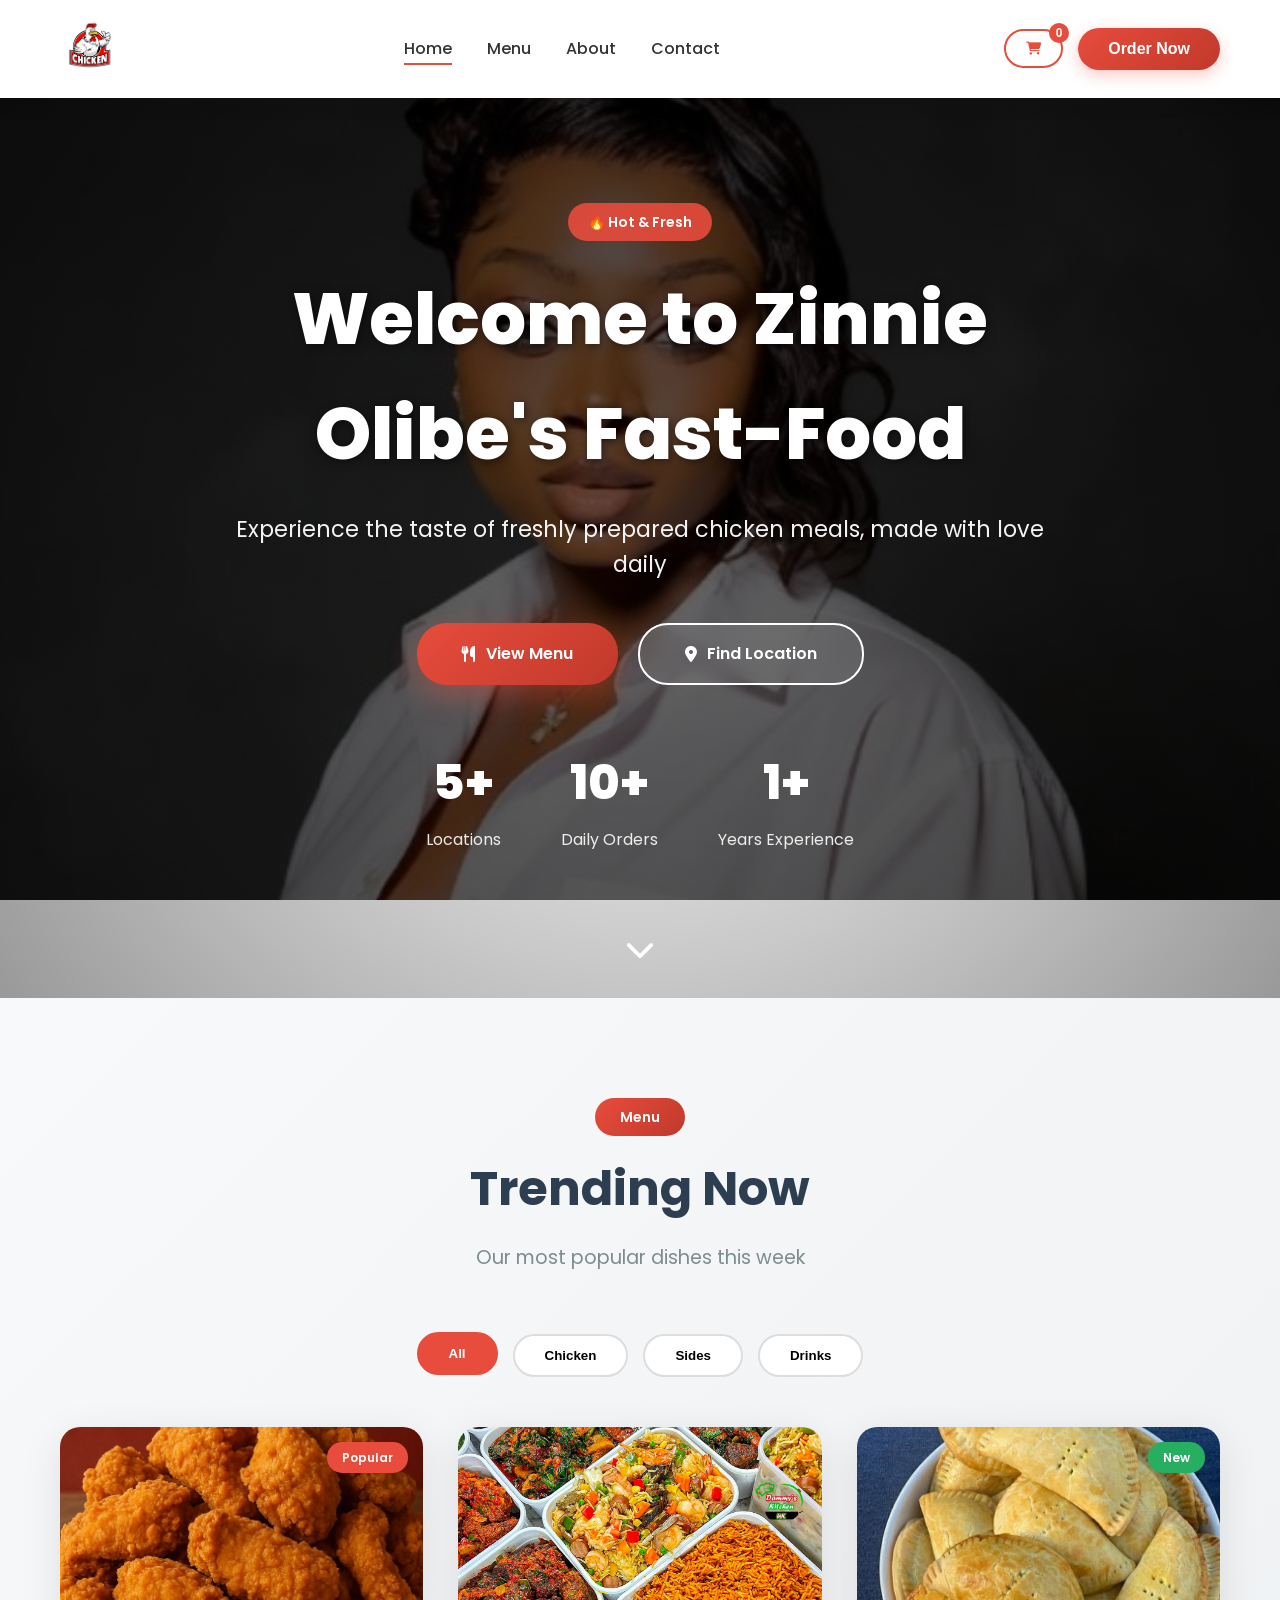
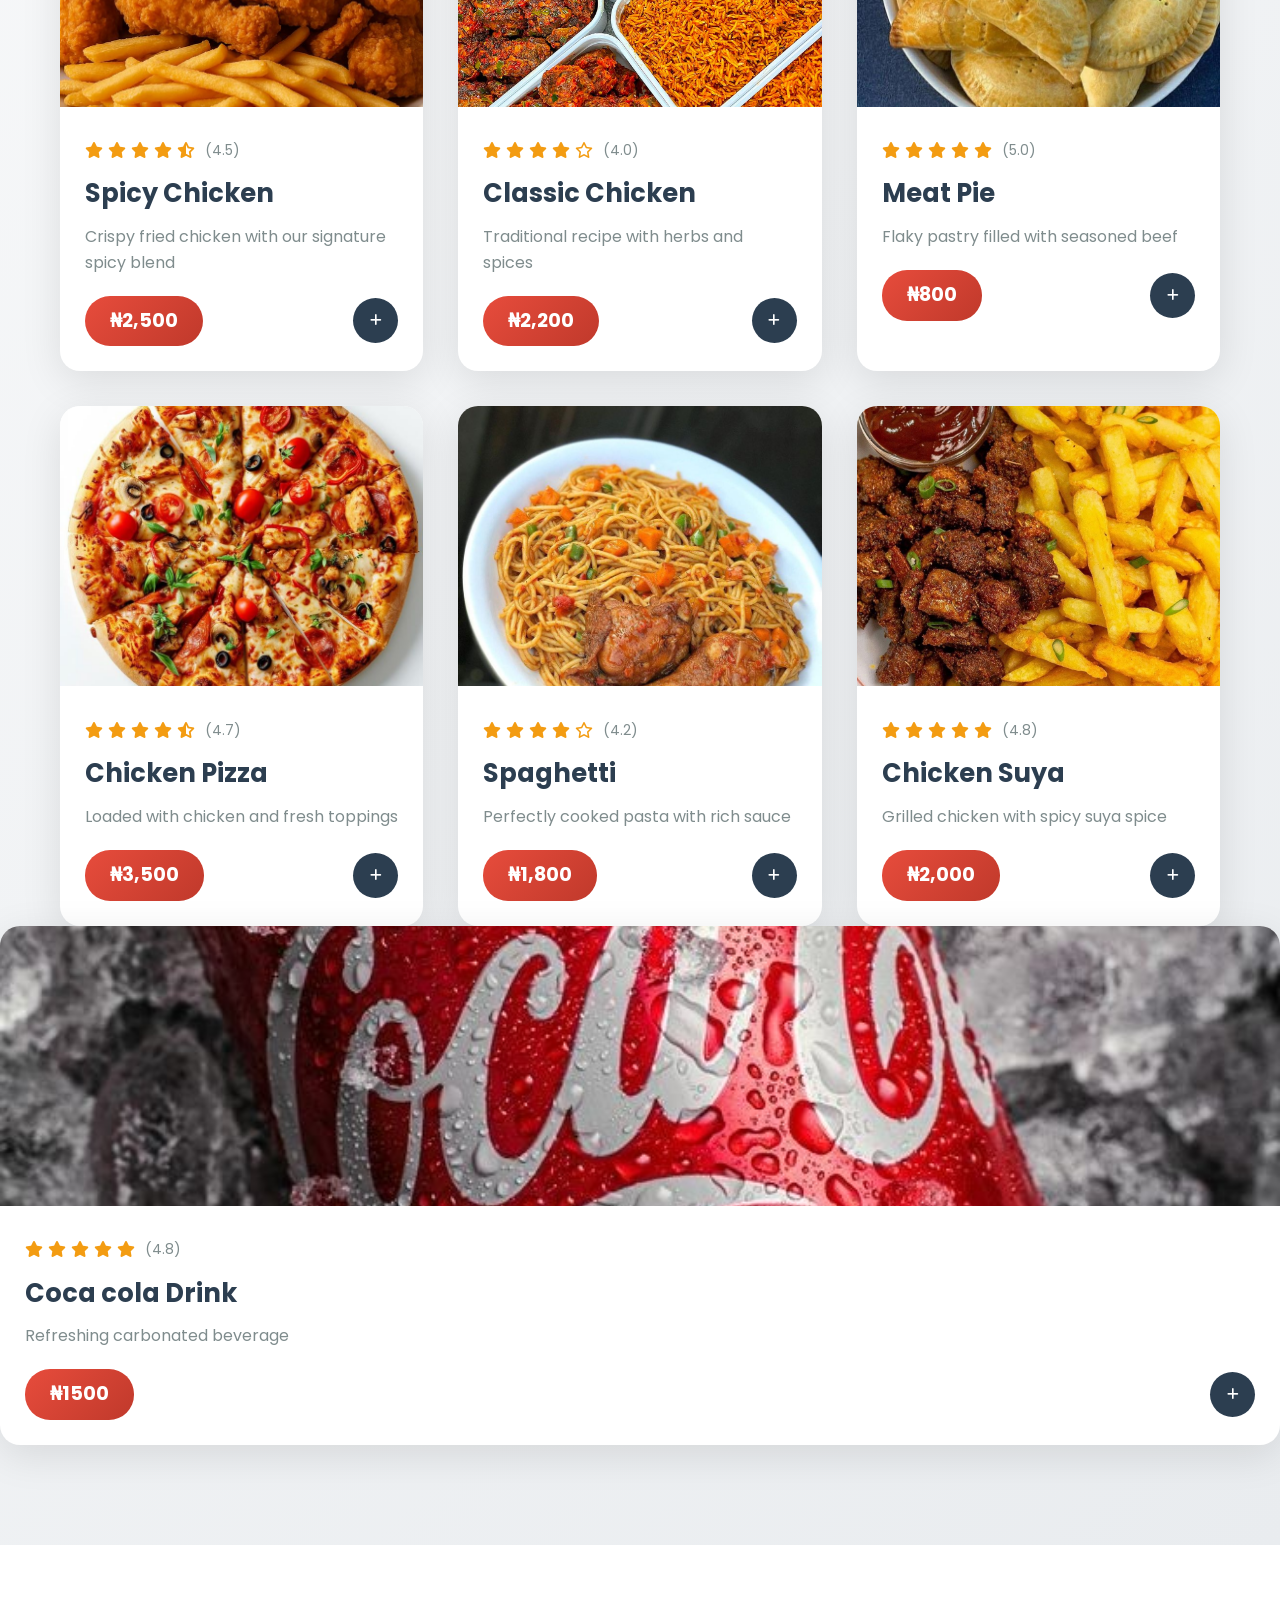
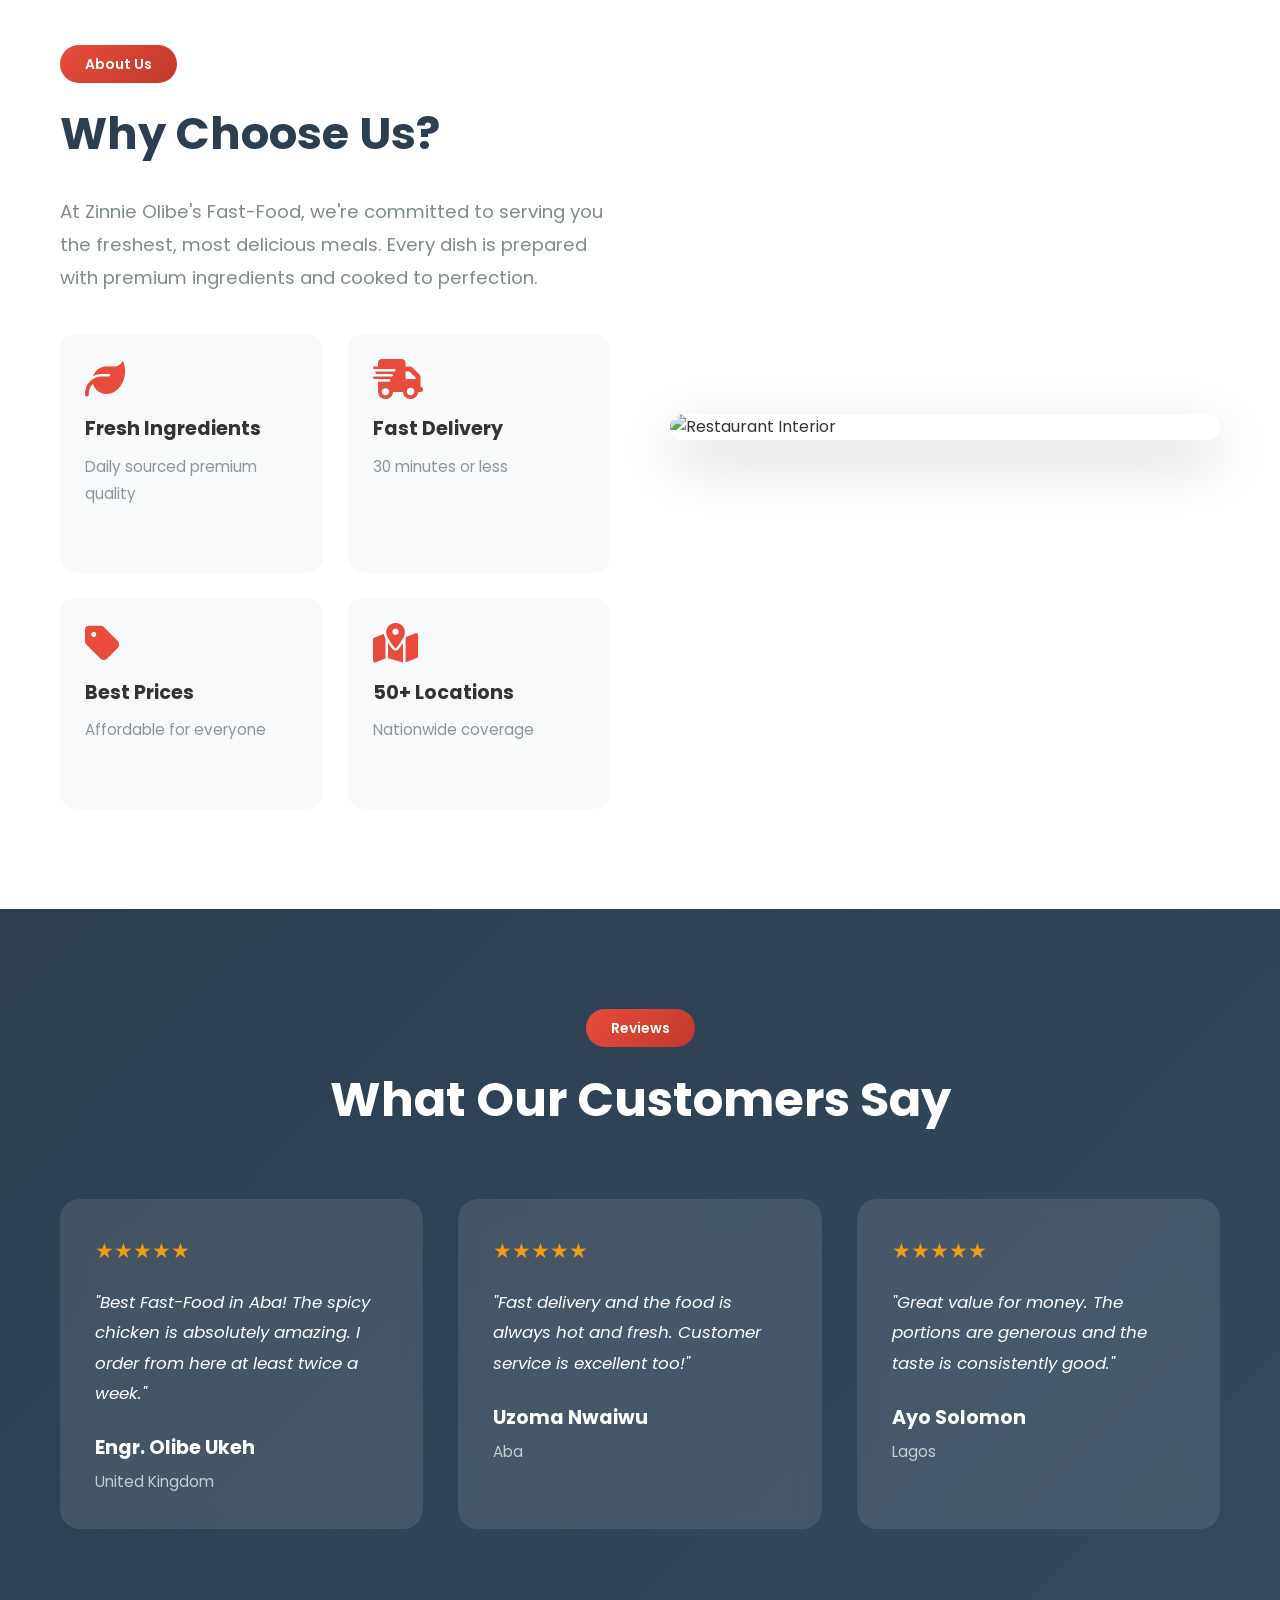
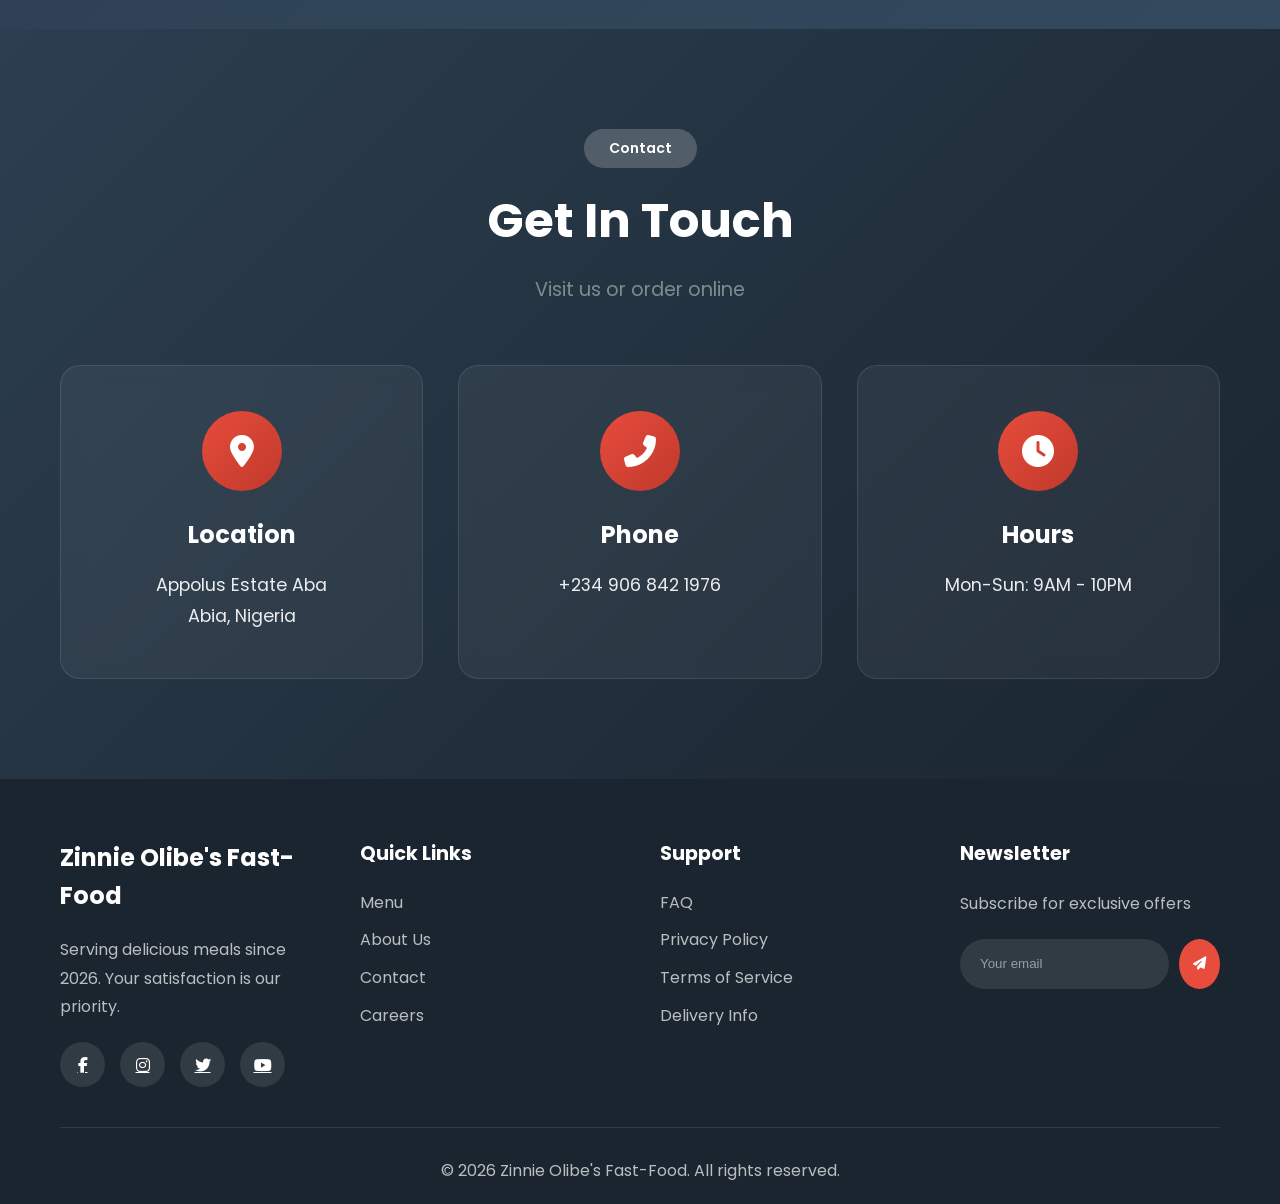
==== index.html @ e628f8dd "First Commit" ====
<!DOCTYPE html>
<html lang="en">
<head>
    <meta charset="UTF-8">
    <meta name="viewport" content="width=device-width, initial-scale=1.0">
    <title>Zinnie Olibe Fast-Food</title>
    <link rel="stylesheet" href="index.css">
    <link rel="stylesheet" href="https://cdnjs.cloudflare.com/ajax/libs/font-awesome/6.4.0/css/all.min.css">
</head>
<body>
    <!-- Preloader -->
    <div class="preloader">
        <div class="spinner"></div>
    </div>

    <!-- Header -->
    <header>
        <div class="container">
            <div class="logo">
                <img src="assets/logo bac.png" alt="Chicken Republic Logo">
            </div>
            <nav class="nav-menu">
                <ul>
                    <li><a href="#home" class="nav-link">Home</a></li>
                    <li><a href="#menu" class="nav-link">Menu</a></li>
                    <li><a href="#about" class="nav-link">About</a></li>
                    <li><a href="#contact" class="nav-link">Contact</a></li>
                </ul>
            </nav>
            <div class="header-actions">
                <button class="cart-btn"><i class="fas fa-shopping-cart"></i> <span class="cart-count">0</span></button>
                <button class="order-btn">Order Now</button>
                <button class="mobile-menu-toggle"><i class="fas fa-bars"></i></button>
            </div>
        </div>
    </header>

    <!-- Hero Section -->
    <section class="hero" id="home">
        <div class="hero-overlay"></div>
        <div class="hero-content">
            <span class="hero-badge">🔥 Hot & Fresh</span>
            <h1 class="glitch" data-text="Welcome to Zinnie Olibe's Fast-Food">Welcome to Zinnie Olibe's Fast-Food</h1>
            <p class="typewriter">Experience the taste of freshly prepared chicken meals, made with love daily</p>
            <div class="hero-buttons">
                <a href="#menu" class="btn btn-primary"><i class="fas fa-utensils"></i> View Menu</a>
                <a href="#contact" class="btn btn-secondary"><i class="fas fa-map-marker-alt"></i> Find Location</a>
            </div>
            <div class="hero-stats">
                <div class="stat-item">
                    <h3 class="counter" data-target="5">0</h3>
                    <p>Locations</p>
                </div>
                <div class="stat-item">
                    <h3 class="counter" data-target="10">0</h3>
                    <p>Daily Orders</p>
                </div>
                <div class="stat-item">
                    <h3 class="counter" data-target="1">0</h3>
                    <p>Years Experience</p>
                </div>
            </div>
        </div>
        <div class="scroll-indicator">
            <i class="fas fa-chevron-down"></i>
        </div>
    </section>

    <!-- Trending Section -->
    <section class="trending" id="menu">
        <div class="container">
            <div class="section-header">
                <span class="section-badge">Menu</span>
                <h2>Trending Now</h2>
                <p class="section-subtitle">Our most popular dishes this week</p>
            </div>
            
            <!-- Filter Tabs -->
            <div class="filter-tabs">
                <button class="filter-btn active" data-filter="all">All</button>
                <button class="filter-btn" data-filter="chicken">Chicken</button>
                <button class="filter-btn" data-filter="sides">Sides</button>
                <button class="filter-btn" data-filter="drinks">Drinks</button>
            </div>

            <div class="menu-grid">
                <div class="menu-card" data-category="chicken">
                    <div class="menu-card-badge">Popular</div>
                    <img src="assets/imachicken.jpg" alt="Spicy Chicken">
                    <div class="menu-card-content">
                        <div class="rating">
                            <i class="fas fa-star"></i>
                            <i class="fas fa-star"></i>
                            <i class="fas fa-star"></i>
                            <i class="fas fa-star"></i>
                            <i class="fas fa-star-half-alt"></i>
                            <span>(4.5)</span>
                        </div>
                        <h3>Spicy Chicken</h3>
                        <p>Crispy fried chicken with our signature spicy blend</p>
                        <div class="card-footer">
                            <span class="price">₦2,500</span>
                            <button class="add-to-cart"><i class="fas fa-plus"></i></button>
                        </div>
                    </div>
                </div>
                <div class="menu-card" data-category="chicken">
                    <img src="assets/imcccc.jpg" alt="Classic Chicken">
                    <div class="menu-card-content">
                        <div class="rating">
                            <i class="fas fa-star"></i>
                            <i class="fas fa-star"></i>
                            <i class="fas fa-star"></i>
                            <i class="fas fa-star"></i>
                            <i class="far fa-star"></i>
                            <span>(4.0)</span>
                        </div>
                        <h3>Classic Chicken</h3>
                        <p>Traditional recipe with herbs and spices</p>
                        <div class="card-footer">
                            <span class="price">₦2,200</span>
                            <button class="add-to-cart"><i class="fas fa-plus"></i></button>
                        </div>
                    </div>
                </div>
                <div class="menu-card" data-category="sides">
                    <div class="menu-card-badge new">New</div>
                    <img src="assets/meatpie.jpg" alt="Meat Pie">
                    <div class="menu-card-content">
                        <div class="rating">
                            <i class="fas fa-star"></i>
                            <i class="fas fa-star"></i>
                            <i class="fas fa-star"></i>
                            <i class="fas fa-star"></i>
                            <i class="fas fa-star"></i>
                            <span>(5.0)</span>
                        </div>
                        <h3>Meat Pie</h3>
                        <p>Flaky pastry filled with seasoned beef</p>
                        <div class="card-footer">
                            <span class="price">₦800</span>
                            <button class="add-to-cart"><i class="fas fa-plus"></i></button>
                        </div>
                    </div>
                </div>
                <div class="menu-card" data-category="sides">
                    <img src="assets/pizza.jpg" alt="Pizza">
                    <div class="menu-card-content">
                        <div class="rating">
                            <i class="fas fa-star"></i>
                            <i class="fas fa-star"></i>
                            <i class="fas fa-star"></i>
                            <i class="fas fa-star"></i>
                            <i class="fas fa-star-half-alt"></i>
                            <span>(4.7)</span>
                        </div>
                        <h3>Chicken Pizza</h3>
                        <p>Loaded with chicken and fresh toppings</p>
                        <div class="card-footer">
                            <span class="price">₦3,500</span>
                            <button class="add-to-cart"><i class="fas fa-plus"></i></button>
                        </div>
                    </div>
                </div>
                <div class="menu-card" data-category="sides">
                    <img src="assets/spag.jpg" alt="Spaghetti">
                    <div class="menu-card-content">
                        <div class="rating">
                            <i class="fas fa-star"></i>
                            <i class="fas fa-star"></i>
                            <i class="fas fa-star"></i>
                            <i class="fas fa-star"></i>
                            <i class="far fa-star"></i>
                            <span>(4.2)</span>
                        </div>
                        <h3>Spaghetti</h3>
                        <p>Perfectly cooked pasta with rich sauce</p>
                        <div class="card-footer">
                            <span class="price">₦1,800</span>
                            <button class="add-to-cart"><i class="fas fa-plus"></i></button>
                        </div>
                    </div>
                </div>
                <div class="menu-card" data-category="chicken">
                    <img src="assets/suya.jpg" alt="Suya">
                    <div class="menu-card-content">
                        <div class="rating">
                            <i class="fas fa-star"></i>
                            <i class="fas fa-star"></i>
                            <i class="fas fa-star"></i>
                            <i class="fas fa-star"></i>
                            <i class="fas fa-star"></i>
                            <span>(4.8)</span>
                        </div>
                        <h3>Chicken Suya</h3>
                        <p>Grilled chicken with spicy suya spice</p>
                        <div class="card-footer">
                            <span class="price">₦2,000</span>
                            <button class="add-to-cart"><i class="fas fa-plus"></i></button>
                        </div>
                    </div>
                </div>
            </div>
        </div>

        <div class="menu-card" data-category="Drinks">
                    <img src="assets/coc.jpg" alt="Suya">
                    <div class="menu-card-content">
                        <div class="rating">
                            <i class="fas fa-star"></i>
                            <i class="fas fa-star"></i>
                            <i class="fas fa-star"></i>
                            <i class="fas fa-star"></i>
                            <i class="fas fa-star"></i>
                            <span>(4.8)</span>
                        </div>
                        <h3>Coca cola Drink</h3>
                        <p>Refreshing carbonated beverage</p>
                        <div class="card-footer">
                            <span class="price">₦1500</span>
                            <button class="add-to-cart"><i class="fas fa-plus"></i></button>
                        </div>
                    </div>
                </div>
            </div>
        </div>
    </section>

    <!-- About Section -->
    <section class="about" id="about">
        <div class="container">
            <div class="about-content">
                <div class="about-text">
                    <span class="section-badge">About Us</span>
                    <h2>Why Choose Us?</h2>
                    <p>At Zinnie Olibe's Fast-Food, we're committed to serving you the freshest, most delicious meals. Every dish is prepared with premium ingredients and cooked to perfection.</p>
                    <div class="features-grid">
                        <div class="feature-item">
                            <i class="fas fa-leaf"></i>
                            <h4>Fresh Ingredients</h4>
                            <p>Daily sourced premium quality</p>
                        </div>
                        <div class="feature-item">
                            <i class="fas fa-shipping-fast"></i>
                            <h4>Fast Delivery</h4>
                            <p>30 minutes or less</p>
                        </div>
                        <div class="feature-item">
                            <i class="fas fa-tag"></i>
                            <h4>Best Prices</h4>
                            <p>Affordable for everyone</p>
                        </div>
                        <div class="feature-item">
                            <i class="fas fa-map-marked-alt"></i>
                            <h4>50+ Locations</h4>
                            <p>Nationwide coverage</p>
                        </div>
                    </div>
                </div>
                <div class="about-image">
                    <div class="image-wrapper">
                        <img src="assets/netflix.jpg" alt="Restaurant Interior">
                        <div class="image-overlay">
                            <i class="fas fa-play-circle"></i>
                            <p>Watch Our Story</p>
                        </div>
                    </div>
                </div>
            </div>
        </div>
    </section>

    <!-- Testimonials Section -->
    <section class="testimonials">
        <div class="container">
            <div class="section-header">
                <span class="section-badge">Reviews</span>
                <h2>What Our Customers Say</h2>
            </div>
            <div class="testimonials-grid">
                <div class="testimonial-card">
                    <div class="stars">★★★★★</div>
                    <p>"Best Fast-Food in Aba! The spicy chicken is absolutely amazing. I order from here at least twice a week."</p>
                    <div class="customer">
                        <h4>Engr. Olibe Ukeh</h4>
                        <span>United Kingdom</span>
                    </div>
                </div>
                <div class="testimonial-card">
                    <div class="stars">★★★★★</div>
                    <p>"Fast delivery and the food is always hot and fresh. Customer service is excellent too!"</p>
                    <div class="customer">
                        <h4>Uzoma Nwaiwu</h4>
                        <span>Aba</span>
                    </div>
                </div>
                <div class="testimonial-card">
                    <div class="stars">★★★★★</div>
                    <p>"Great value for money. The portions are generous and the taste is consistently good."</p>
                    <div class="customer">
                        <h4>Ayo Solomon</h4>
                        <span>Lagos</span>
                    </div>
                </div>
            </div>
        </div>
    </section>

    <!-- Contact Section -->
    <section class="contact" id="contact">
        <div class="container">
            <div class="section-header">
                <span class="section-badge light">Contact</span>
                <h2>Get In Touch</h2>
                <p class="section-subtitle">Visit us or order online</p>
            </div>
            <div class="contact-grid">
                <div class="contact-card">
                    <div class="contact-icon">
                        <i class="fas fa-map-marker-alt"></i>
                    </div>
                    <h3>Location</h3>
                    <p>Appolus Estate Aba<br>Abia, Nigeria</p>
                </div>
                <div class="contact-card">
                    <div class="contact-icon">
                        <i class="fas fa-phone-alt"></i>
                    </div>
                    <h3>Phone</h3>
                    <p>+234 906 842 1976</p>
                </div>
                <div class="contact-card">
                    <div class="contact-icon">
                        <i class="fas fa-clock"></i>
                    </div>
                    <h3>Hours</h3>
                    <p>Mon-Sun: 9AM - 10PM</p>
                </div>
            </div>
        </div>
    </section>

    <!-- Footer -->
    <footer>
        <div class="container">
            <div class="footer-content">
                <div class="footer-col">
                    <h3>Zinnie Olibe's Fast-Food</h3>
                    <p>Serving delicious meals since 2026. Your satisfaction is our priority.</p>
                    <div class="social-links">
                        <a href="#"><i class="fab fa-facebook-f"></i></a>
                        <a href="#"><i class="fab fa-instagram"></i></a>
                        <a href="#"><i class="fab fa-twitter"></i></a>
                        <a href="#"><i class="fab fa-youtube"></i></a>
                    </div>
                </div>
                <div class="footer-col">
                    <h4>Quick Links</h4>
                    <ul>
                        <li><a href="#menu">Menu</a></li>
                        <li><a href="#about">About Us</a></li>
                        <li><a href="#contact">Contact</a></li>
                        <li><a href="#">Careers</a></li>
                    </ul>
                </div>
                <div class="footer-col">
                    <h4>Support</h4>
                    <ul>
                        <li><a href="#">FAQ</a></li>
                        <li><a href="#">Privacy Policy</a></li>
                        <li><a href="#">Terms of Service</a></li>
                        <li><a href="#">Delivery Info</a></li>
                    </ul>
                </div>
                <div class="footer-col">
                    <h4>Newsletter</h4>
                    <p>Subscribe for exclusive offers</p>
                    <form class="newsletter-form">
                        <input type="email" placeholder="Your email">
                        <button type="submit"><i class="fas fa-paper-plane"></i></button>
                    </form>
                </div>
            </div>
            <div class="footer-bottom">
                <p>&copy; 2026 Zinnie Olibe's Fast-Food. All rights reserved.</p>
            </div>
        </div>
    </footer>

    <!-- Back to Top Button -->
    <button class="back-to-top" id="backToTop">
        <i class="fas fa-arrow-up"></i>
    </button>

    <script src="script.js"></script>
</body>
</html>
</body>
</html>
---- index.css ----
@import url('https://fonts.googleapis.com/css2?family=Poppins:wght@300;400;500;600;700;800&display=swap');

:root {
    --primary-color: #e74c3c;
    --secondary-color: #c0392b;
    --dark-color: #2c3e50;
    --light-color: #ecf0f1;
    --text-color: #333;
    --shadow: 0 10px 40px rgba(0,0,0,0.1);
    --transition: all 0.3s cubic-bezier(0.4, 0, 0.2, 1);
}

* {
    margin: 0;
    padding: 0;
    box-sizing: border-box;
}

html {
    scroll-behavior: smooth;
}

body {
    font-family: 'Poppins', sans-serif;
    line-height: 1.6;
    color: var(--text-color);
    overflow-x: hidden;
}

/* Preloader */
.preloader {
    position: fixed;
    top: 0;
    left: 0;
    width: 100%;
    height: 100%;
    background: #fff;
    display: flex;
    justify-content: center;
    align-items: center;
    z-index: 9999;
    transition: opacity 0.5s, visibility 0.5s;
}

.preloader.hidden {
    opacity: 0;
    visibility: hidden;
}

.spinner {
    width: 50px;
    height: 50px;
    border: 4px solid var(--light-color);
    border-top-color: var(--primary-color);
    border-radius: 50%;
    animation: spin 1s linear infinite;
}

@keyframes spin {
    to { transform: rotate(360deg); }
}

.container {
    max-width: 1200px;
    margin: 0 auto;
    padding: 0 20px;
}

/* Header */
header {
    background-color: rgba(255,255,255,0.98);
    backdrop-filter: blur(10px);
    box-shadow: 0 2px 20px rgba(0,0,0,0.1);
    position: sticky;
    top: 0;
    z-index: 1000;
    padding: 15px 0;
    transition: var(--transition);
}

header.scrolled {
    padding: 10px 0;
    box-shadow: 0 5px 30px rgba(0,0,0,0.15);
}

header .container {
    display: flex;
    justify-content: space-between;
    align-items: center;
}

.logo img {
    height: 60px;
    transition: var(--transition);
}

header.scrolled .logo img {
    height: 50px;
}

.nav-menu ul {
    list-style: none;
    display: flex;
    gap: 35px;
}

.nav-link {
    text-decoration: none;
    color: var(--text-color);
    font-weight: 500;
    position: relative;
    transition: var(--transition);
}

.nav-link::after {
    content: '';
    position: absolute;
    bottom: -5px;
    left: 0;
    width: 0;
    height: 2px;
    background: var(--primary-color);
    transition: width 0.3s;
}

.nav-link:hover::after,
.nav-link.active::after {
    width: 100%;
}

.header-actions {
    display: flex;
    align-items: center;
    gap: 15px;
}

.cart-btn {
    background: transparent;
    border: 2px solid var(--primary-color);
    color: var(--primary-color);
    padding: 10px 20px;
    border-radius: 25px;
    cursor: pointer;
    font-weight: 600;
    transition: var(--transition);
    position: relative;
}

.cart-count {
    position: absolute;
    top: -8px;
    right: -8px;
    background: var(--primary-color);
    color: #fff;
    width: 20px;
    height: 20px;
    border-radius: 50%;
    display: flex;
    align-items: center;
    justify-content: center;
    font-size: 12px;
}

.cart-btn:hover {
    background: var(--primary-color);
    color: #fff;
    transform: translateY(-2px);
}

.order-btn {
    background: linear-gradient(135deg, var(--primary-color), var(--secondary-color));
    color: #fff;
    border: none;
    padding: 12px 30px;
    border-radius: 25px;
    cursor: pointer;
    font-size: 16px;
    font-weight: 600;
    transition: var(--transition);
    box-shadow: 0 5px 15px rgba(231, 76, 60, 0.3);
}

.order-btn:hover {
    transform: translateY(-3px);
    box-shadow: 0 8px 25px rgba(231, 76, 60, 0.4);
}

.mobile-menu-toggle {
    display: none;
    background: transparent;
    border: none;
    font-size: 24px;
    cursor: pointer;
    color: var(--text-color);
}

/* Hero Section */
.hero {
    position: relative;
    background: linear-gradient(rgba(0,0,0,0.6), rgba(0,0,0,0.6)), url('assets/IMG_1919.jpeg');
    background-size: cover;
    background-position: center;
    background-attachment: fixed;
    min-height: 100vh;
    display: flex;
    align-items: center;
    justify-content: center;
    text-align: center;
    color: #fff;
    overflow: hidden;
}

.hero-overlay {
    position: absolute;
    top: 0;
    left: 0;
    width: 100%;
    height: 100%;
    background: radial-gradient(circle at center, transparent 0%, rgba(0,0,0,0.4) 100%);
}

.hero-content {
    position: relative;
    z-index: 2;
    max-width: 900px;
    padding: 0 20px;
}

.hero-badge {
    display: inline-block;
    background: rgba(231, 76, 60, 0.9);
    padding: 8px 20px;
    border-radius: 20px;
    font-size: 14px;
    font-weight: 600;
    margin-bottom: 20px;
    animation: fadeInDown 1s ease;
}

.hero-content h1 {
    font-size: 4.5rem;
    margin-bottom: 20px;
    font-weight: 800;
    text-shadow: 2px 2px 10px rgba(0,0,0,0.5);
    animation: fadeInUp 1s ease;
}

.hero-content p {
    font-size: 1.4rem;
    margin-bottom: 40px;
    opacity: 0.95;
    animation: fadeInUp 1.2s ease;
}

.hero-buttons {
    display: flex;
    gap: 20px;
    justify-content: center;
    flex-wrap: wrap;
    animation: fadeInUp 1.4s ease;
}

.btn {
    padding: 16px 45px;
    text-decoration: none;
    border-radius: 30px;
    font-weight: 600;
    font-size: 16px;
    transition: var(--transition);
    display: inline-flex;
    align-items: center;
    gap: 10px;
}

.btn-primary {
    background: linear-gradient(135deg, var(--primary-color), var(--secondary-color));
    color: #fff;
    box-shadow: 0 10px 30px rgba(231, 76, 60, 0.4);
}

.btn-primary:hover {
    transform: translateY(-5px);
    box-shadow: 0 15px 40px rgba(231, 76, 60, 0.5);
}

.btn-secondary {
    background: rgba(255,255,255,0.1);
    color: #fff;
    border: 2px solid #fff;
    backdrop-filter: blur(10px);
}

.btn-secondary:hover {
    background: #fff;
    color: var(--primary-color);
    transform: translateY(-5px);
}

.hero-stats {
    display: flex;
    justify-content: center;
    gap: 60px;
    margin-top: 60px;
    animation: fadeInUp 1.6s ease;
}

.stat-item {
    text-align: center;
}

.stat-item h3 {
    font-size: 3rem;
    font-weight: 800;
    margin-bottom: 5px;
}

.stat-item p {
    font-size: 1rem;
    opacity: 0.9;
}

.scroll-indicator {
    position: absolute;
    bottom: 30px;
    left: 50%;
    transform: translateX(-50%);
    animation: bounce 2s infinite;
}

.scroll-indicator i {
    font-size: 30px;
    color: #fff;
}

@keyframes bounce {
    0%, 20%, 50%, 80%, 100% { transform: translateX(-50%) translateY(0); }
    40% { transform: translateX(-50%) translateY(-10px); }
    60% { transform: translateX(-50%) translateY(-5px); }
}

@keyframes fadeInUp {
    from {
        opacity: 0;
        transform: translateY(30px);
    }
    to {
        opacity: 1;
        transform: translateY(0);
    }
}

@keyframes fadeInDown {
    from {
        opacity: 0;
        transform: translateY(-30px);
    }
    to {
        opacity: 1;
        transform: translateY(0);
    }
}

/* Section Styling */
section {
    padding: 100px 0;
}

.section-header {
    text-align: center;
    margin-bottom: 60px;
}

.section-badge {
    display: inline-block;
    background: linear-gradient(135deg, var(--primary-color), var(--secondary-color));
    color: #fff;
    padding: 8px 25px;
    border-radius: 20px;
    font-size: 14px;
    font-weight: 600;
    margin-bottom: 15px;
}

.section-badge.light {
    background: rgba(255,255,255,0.2);
}

.section-header h2 {
    font-size: 3rem;
    margin-bottom: 15px;
    color: var(--dark-color);
}

.section-subtitle {
    color: #7f8c8d;
    font-size: 1.2rem;
}

/* Trending/Menu Section */
.trending {
    background: linear-gradient(135deg, #f8f9fa 0%, #e9ecef 100%);
}

.filter-tabs {
    display: flex;
    justify-content: center;
    gap: 15px;
    margin-bottom: 50px;
    flex-wrap: wrap;
}

.filter-btn {
    background: #fff;
    border: 2px solid #ddd;
    padding: 12px 30px;
    border-radius: 25px;
    cursor: pointer;
    font-weight: 600;
    transition: var(--transition);
}

.filter-btn:hover,
.filter-btn.active {
    background: var(--primary-color);
    color: #fff;
    border-color: var(--primary-color);
    transform: translateY(-2px);
}

.menu-grid {
    display: grid;
    grid-template-columns: repeat(auto-fit, minmax(320px, 1fr));
    gap: 35px;
}

.menu-card {
    background: #fff;
    border-radius: 20px;
    overflow: hidden;
    box-shadow: var(--shadow);
    transition: var(--transition);
    cursor: pointer;
    position: relative;
}

.menu-card:hover {
    transform: translateY(-15px) scale(1.02);
    box-shadow: 0 20px 50px rgba(0,0,0,0.15);
}

.menu-card-badge {
    position: absolute;
    top: 15px;
    right: 15px;
    background: var(--primary-color);
    color: #fff;
    padding: 6px 15px;
    border-radius: 15px;
    font-size: 12px;
    font-weight: 600;
    z-index: 10;
}

.menu-card-badge.new {
    background: #27ae60;
}

.menu-card img {
    width: 100%;
    height: 280px;
    object-fit: cover;
    transition: var(--transition);
}

.menu-card:hover img {
    transform: scale(1.1);
}

.menu-card-content {
    padding: 25px;
}

.rating {
    display: flex;
    align-items: center;
    gap: 5px;
    margin-bottom: 12px;
    color: #f39c12;
}

.rating span {
    color: #7f8c8d;
    font-size: 14px;
    margin-left: 5px;
}

.menu-card-content h3 {
    font-size: 1.6rem;
    margin-bottom: 10px;
    color: var(--dark-color);
}

.menu-card-content p {
    color: #7f8c8d;
    margin-bottom: 20px;
    line-height: 1.6;
}

.card-footer {
    display: flex;
    justify-content: space-between;
    align-items: center;
}

.price {
    background: linear-gradient(135deg, var(--primary-color), var(--secondary-color));
    color: #fff;
    padding: 10px 25px;
    border-radius: 25px;
    font-weight: 700;
    font-size: 1.2rem;
}

.add-to-cart {
    background: var(--dark-color);
    color: #fff;
    border: none;
    width: 45px;
    height: 45px;
    border-radius: 50%;
    cursor: pointer;
    transition: var(--transition);
    display: flex;
    align-items: center;
    justify-content: center;
}

.add-to-cart:hover {
    background: var(--primary-color);
    transform: rotate(90deg) scale(1.1);
}

/* About Section */
.about {
    background: #fff;
}

.about-content {
    display: grid;
    grid-template-columns: 1fr 1fr;
    gap: 60px;
    align-items: center;
}

.about-text h2 {
    font-size: 2.8rem;
    margin-bottom: 25px;
    color: var(--dark-color);
}

.about-text p {
    font-size: 1.15rem;
    color: #7f8c8d;
    margin-bottom: 40px;
    line-height: 1.8;
}

.features-grid {
    display: grid;
    grid-template-columns: repeat(2, 1fr);
    gap: 25px;
}

.feature-item {
    background: #f8f9fa;
    padding: 25px;
    border-radius: 15px;
    transition: var(--transition);
}

.feature-item:hover {
    background: var(--primary-color);
    color: #fff;
    transform: translateY(-5px);
}

.feature-item i {
    font-size: 2.5rem;
    color: var(--primary-color);
    margin-bottom: 15px;
    transition: var(--transition);
}

.feature-item:hover i {
    color: #fff;
}

.feature-item h4 {
    font-size: 1.2rem;
    margin-bottom: 8px;
}

.feature-item p {
    font-size: 0.95rem;
    opacity: 0.9;
}

.image-wrapper {
    position: relative;
    border-radius: 20px;
    overflow: hidden;
    box-shadow: 0 20px 60px rgba(0,0,0,0.2);
}

.image-wrapper img {
    width: 100%;
    display: block;
    transition: var(--transition);
}

.image-overlay {
    position: absolute;
    top: 0;
    left: 0;
    width: 100%;
    height: 100%;
    background: rgba(0,0,0,0.6);
    display: flex;
    flex-direction: column;
    align-items: center;
    justify-content: center;
    opacity: 0;
    transition: var(--transition);
}

.image-wrapper:hover .image-overlay {
    opacity: 1;
}

.image-wrapper:hover img {
    transform: scale(1.1);
}

.image-overlay i {
    font-size: 4rem;
    color: #fff;
    margin-bottom: 15px;
}

.image-overlay p {
    color: #fff;
    font-size: 1.2rem;
    font-weight: 600;
}

/* Testimonials */
.testimonials {
    background: linear-gradient(135deg, var(--dark-color) 0%, #34495e 100%);
    color: #fff;
}

.testimonials .section-header h2 {
    color: #fff;
}

.testimonials-grid {
    display: grid;
    grid-template-columns: repeat(auto-fit, minmax(300px, 1fr));
    gap: 35px;
}

.testimonial-card {
    background: rgba(255,255,255,0.1);
    backdrop-filter: blur(10px);
    padding: 35px;
    border-radius: 20px;
    transition: var(--transition);
}

.testimonial-card:hover {
    background: rgba(255,255,255,0.15);
    transform: translateY(-10px);
}

.stars {
    color: #f39c12;
    font-size: 1.3rem;
    margin-bottom: 20px;
}

.testimonial-card p {
    font-size: 1.05rem;
    line-height: 1.8;
    margin-bottom: 25px;
    font-style: italic;
}

.customer h4 {
    font-size: 1.2rem;
    margin-bottom: 5px;
}

.customer span {
    color: rgba(255,255,255,0.7);
    font-size: 0.95rem;
}

/* Contact Section */
.contact {
    background: linear-gradient(135deg, var(--dark-color) 0%, #1a252f 100%);
    color: #fff;
}

.contact .section-header h2 {
    color: #fff;
}

.contact-grid {
    display: grid;
    grid-template-columns: repeat(auto-fit, minmax(280px, 1fr));
    gap: 35px;
    margin-top: 60px;
}

.contact-card {
    background: rgba(255,255,255,0.05);
    backdrop-filter: blur(10px);
    padding: 45px 30px;
    border-radius: 20px;
    text-align: center;
    transition: var(--transition);
    border: 1px solid rgba(255,255,255,0.1);
}

.contact-card:hover {
    background: rgba(255,255,255,0.1);
    transform: translateY(-10px);
    border-color: var(--primary-color);
}

.contact-icon {
    width: 80px;
    height: 80px;
    background: linear-gradient(135deg, var(--primary-color), var(--secondary-color));
    border-radius: 50%;
    display: flex;
    align-items: center;
    justify-content: center;
    margin: 0 auto 25px;
    font-size: 2rem;
}

.contact-card h3 {
    font-size: 1.5rem;
    margin-bottom: 15px;
}

.contact-card p {
    font-size: 1.1rem;
    line-height: 1.8;
    opacity: 0.9;
}

/* Footer */
footer {
    background: #1a252f;
    color: #fff;
    padding: 60px 0 20px;
}

.footer-content {
    display: grid;
    grid-template-columns: repeat(auto-fit, minmax(250px, 1fr));
    gap: 40px;
    margin-bottom: 40px;
}

.footer-col h3 {
    font-size: 1.5rem;
    margin-bottom: 20px;
}

.footer-col h4 {
    font-size: 1.2rem;
    margin-bottom: 20px;
}

.footer-col p {
    color: rgba(255,255,255,0.7);
    line-height: 1.8;
    margin-bottom: 20px;
}

.footer-col ul {
    list-style: none;
}

.footer-col ul li {
    margin-bottom: 12px;
}

.footer-col ul li a {
    color: rgba(255,255,255,0.7);
    text-decoration: none;
    transition: var(--transition);
}

.footer-col ul li a:hover {
    color: var(--primary-color);
    padding-left: 5px;
}

.social-links {
    display: flex;
    gap: 15px;
}

.social-links a {
    width: 45px;
    height: 45px;
    background: rgba(255,255,255,0.1);
    border-radius: 50%;
    display: flex;
    align-items: center;
    justify-content: center;
    color: #fff;
    transition: var(--transition);
}

.social-links a:hover {
    background: var(--primary-color);
    transform: translateY(-5px);
}

.newsletter-form {
    display: flex;
    gap: 10px;
}

.newsletter-form input {
    flex: 1;
    padding: 12px 20px;
    border: none;
    border-radius: 25px;
    background: rgba(255,255,255,0.1);
    color: #fff;
    outline: none;
}

.newsletter-form input::placeholder {
    color: rgba(255,255,255,0.5);
}

.newsletter-form button {
    background: var(--primary-color);
    border: none;
    width: 50px;
    height: 50px;
    border-radius: 50%;
    color: #fff;
    cursor: pointer;
    transition: var(--transition);
}

.newsletter-form button:hover {
    background: var(--secondary-color);
    transform: scale(1.1);
}

.footer-bottom {
    text-align: center;
    padding-top: 30px;
    border-top: 1px solid rgba(255,255,255,0.1);
    color: rgba(255,255,255,0.7);
}

/* Back to Top */
.back-to-top {
    position: fixed;
    bottom: 30px;
    right: 30px;
    width: 50px;
    height: 50px;
    background: var(--primary-color);
    color: #fff;
    border: none;
    border-radius: 50%;
    cursor: pointer;
    display: none;
    align-items: center;
    justify-content: center;
    font-size: 20px;
    box-shadow: 0 5px 20px rgba(231, 76, 60, 0.4);
    transition: var(--transition);
    z-index: 999;
}

.back-to-top.show {
    display: flex;
}

.back-to-top:hover {
    background: var(--secondary-color);
    transform: translateY(-5px);
}

/* Responsive Design */
@media (max-width: 968px) {
    .nav-menu {
        display: none;
    }

    .mobile-menu-toggle {
        display: block;
    }

    .hero-content h1 {
        font-size: 3rem;
    }

    .hero-stats {
        flex-direction: column;
        gap: 30px;
    }

    .about-content {
        grid-template-columns: 1fr;
    }

    .features-grid {
        grid-template-columns: 1fr;
    }

    .menu-grid {
        grid-template-columns: 1fr;
    }

    .footer-content {
        grid-template-columns: 1fr;
        text-align: center;
    }

    .social-links {
        justify-content: center;
    }
}

@media (max-width: 576px) {
    .hero-content h1 {
        font-size: 2.2rem;
    }

    .hero-content p {
        font-size: 1.1rem;
    }

    .hero-buttons {
        flex-direction: column;
    }

    .section-header h2 {
        font-size: 2rem;
    }

    .btn {
        padding: 14px 30px;
    }
}

.menu-card {
    background: #fff;
    border-radius: 20px;
    overflow: hidden;
    box-shadow: var(--shadow);
    transition: var(--transition);
    cursor: pointer;
    position: relative;
}

.menu-card:hover {
    transform: translateY(-15px) scale(1.02);
    box-shadow: 0 20px 50px rgba(0,0,0,0.15);
}
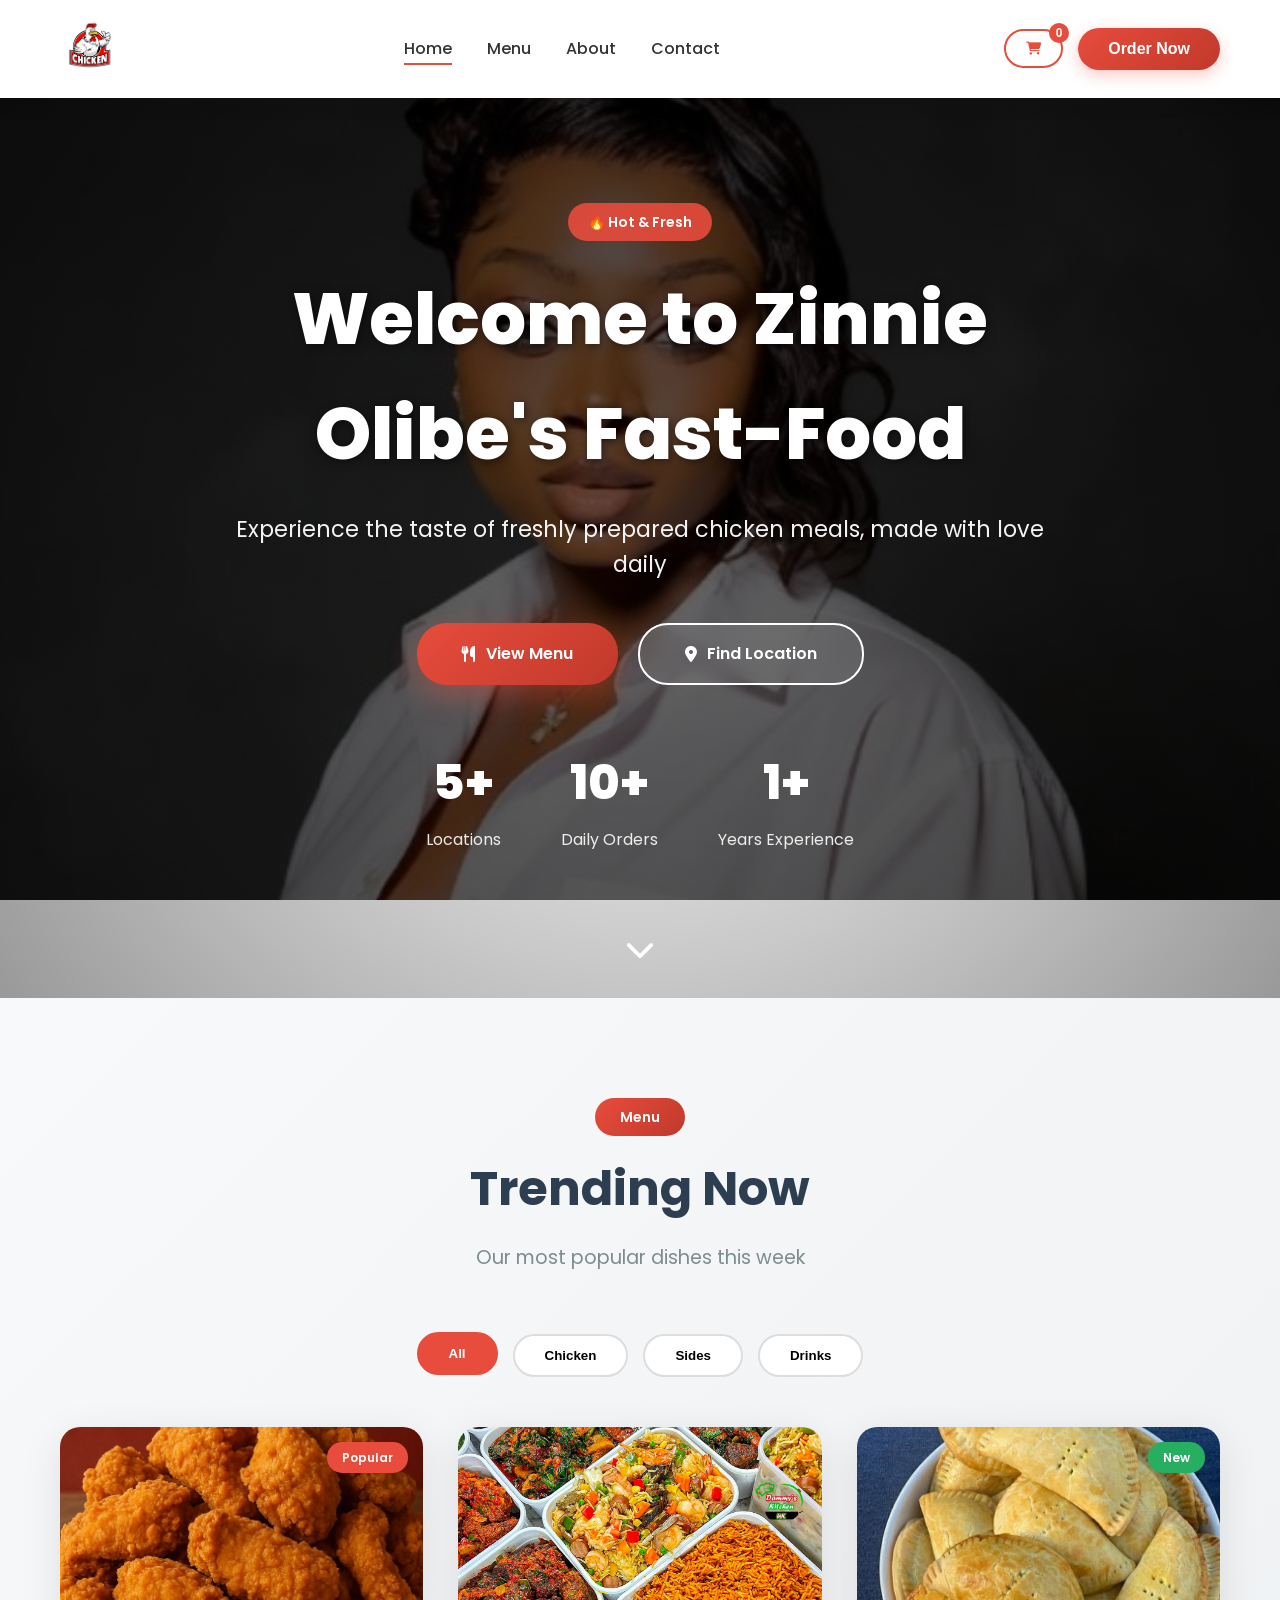
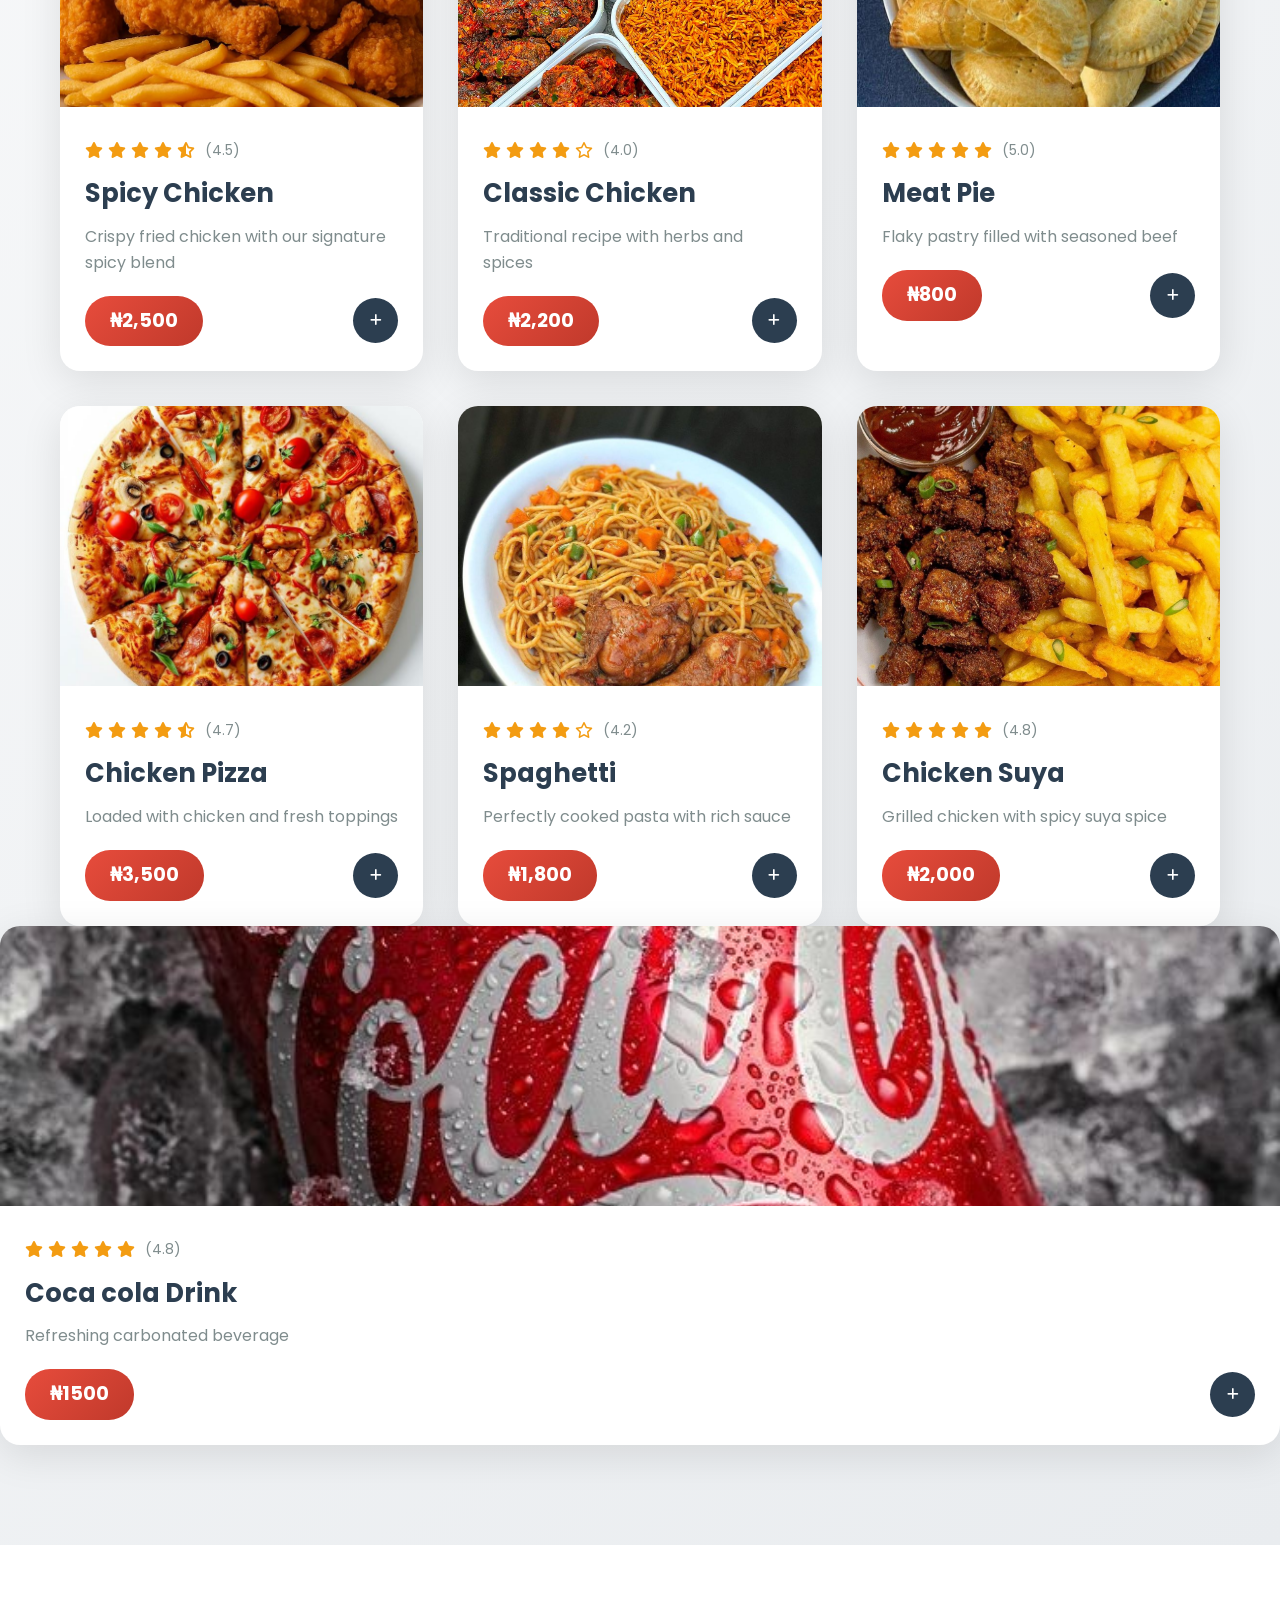
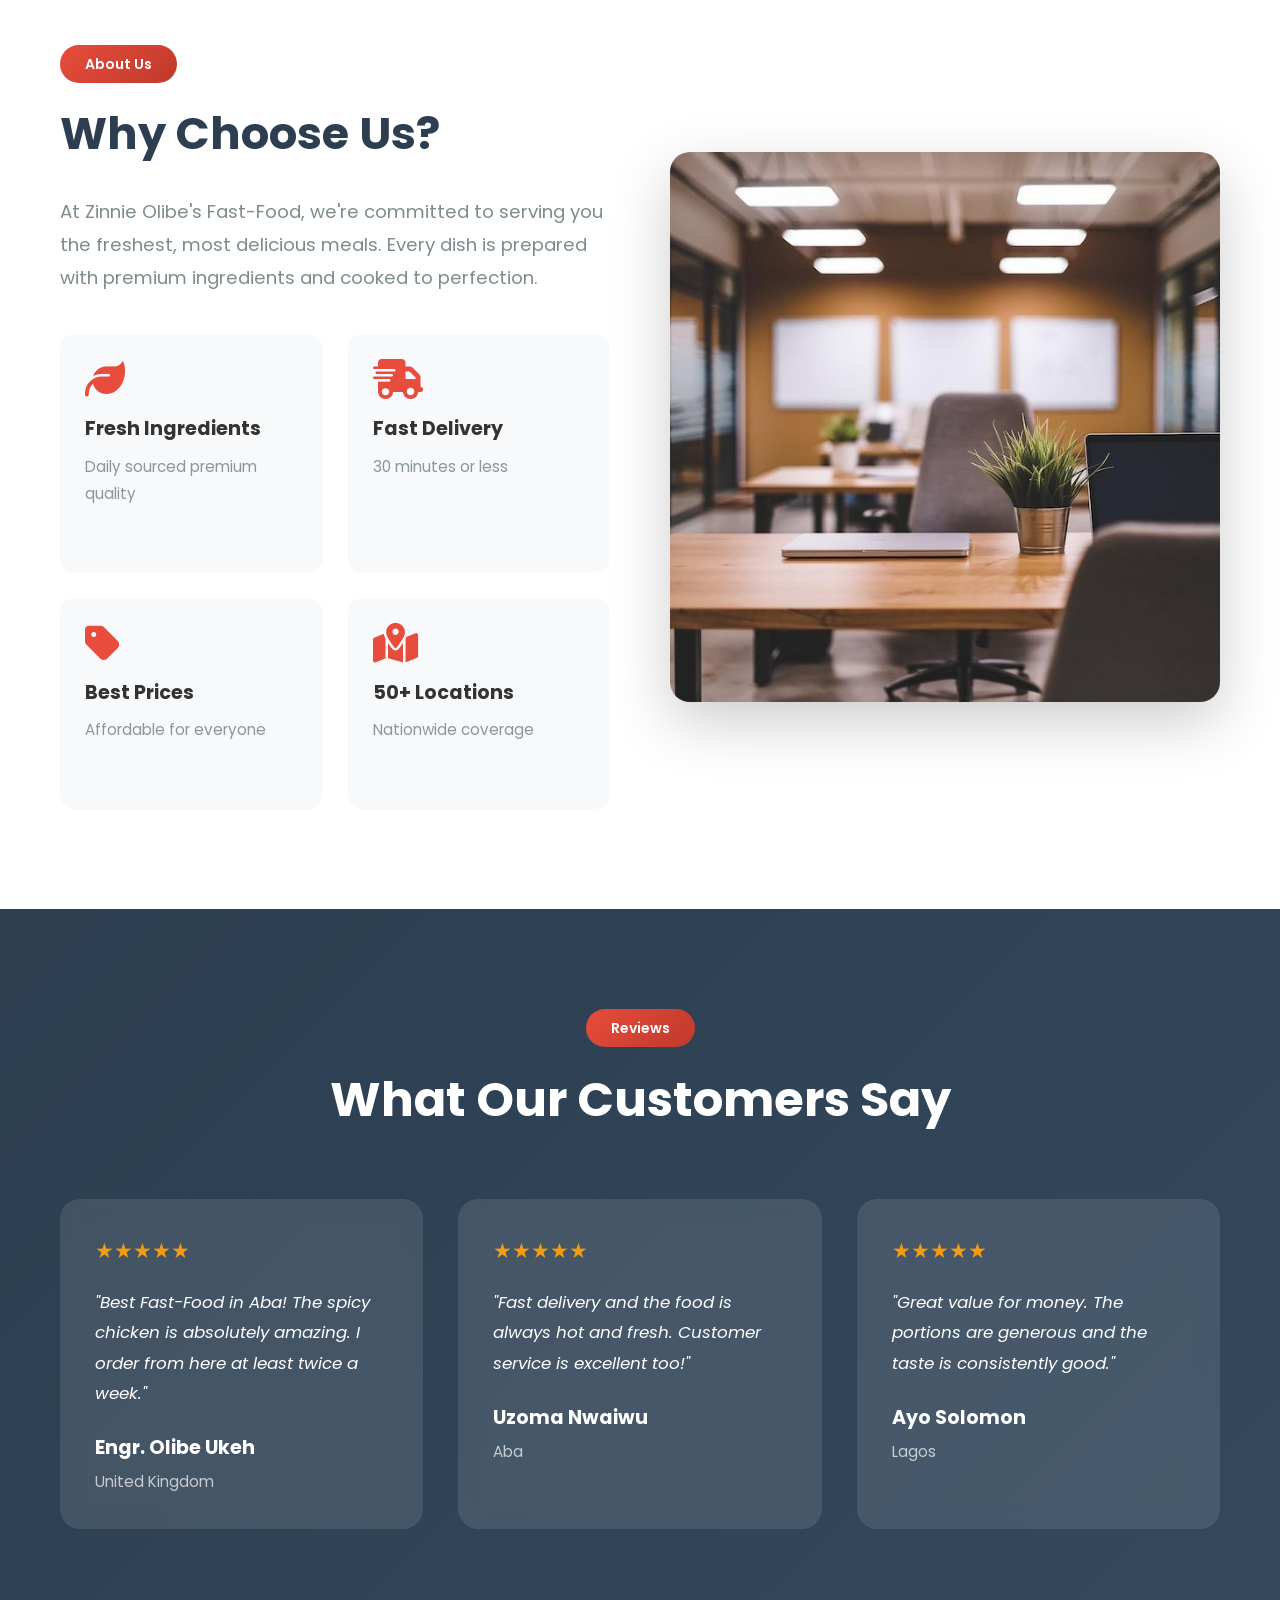
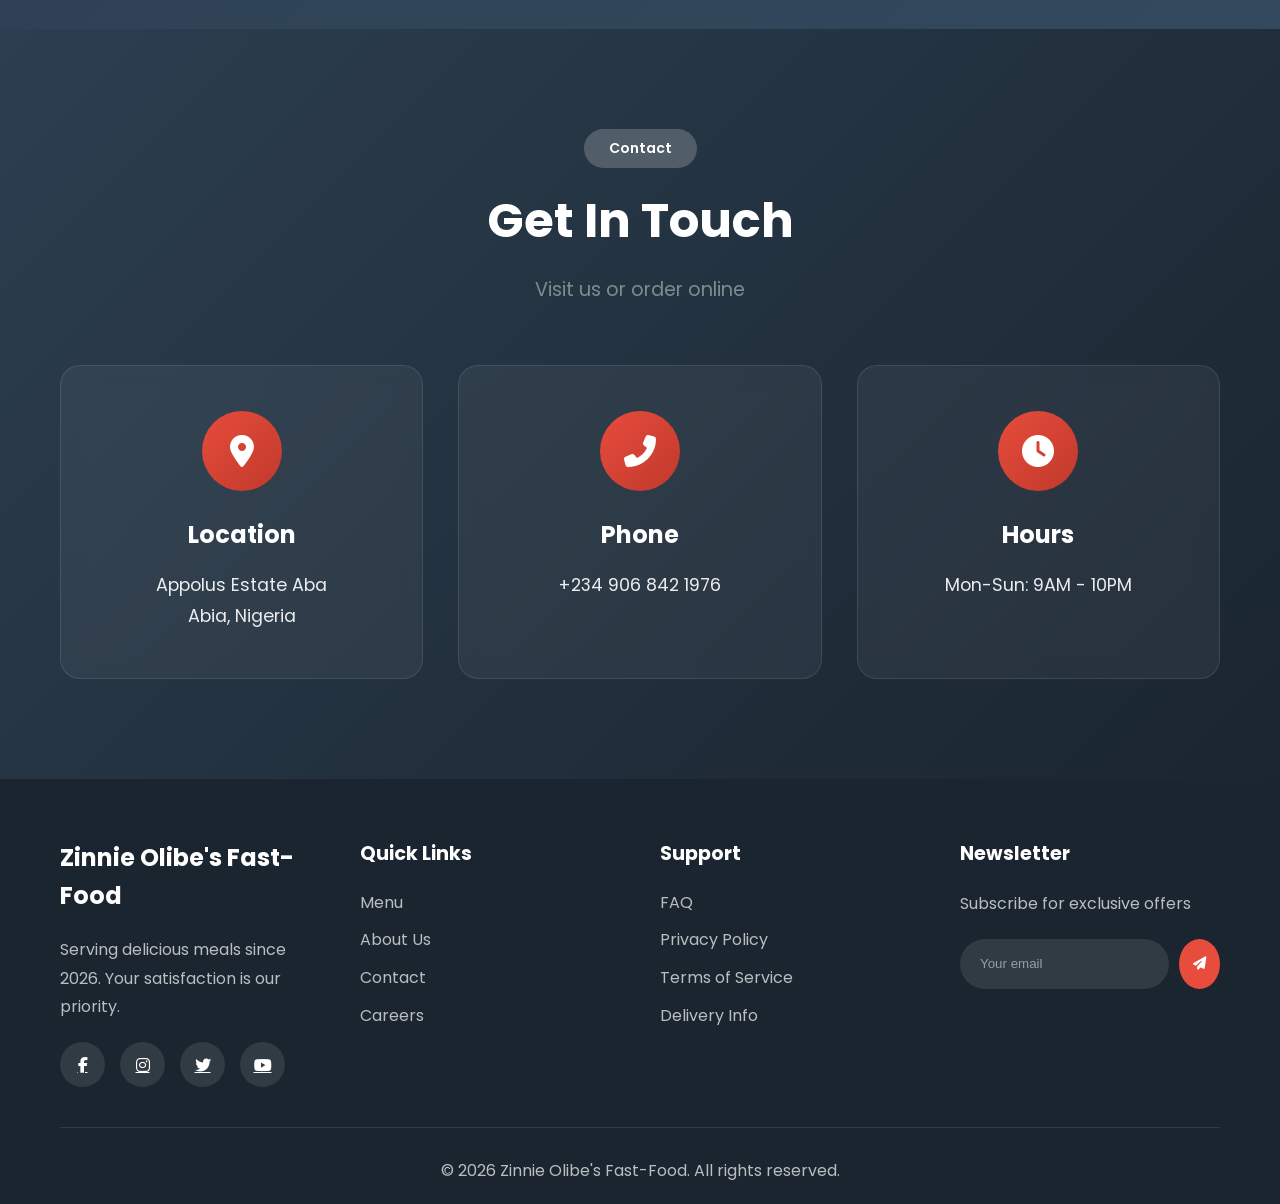
==== commit ed73c938: "second commit" ====
--- a/index.html
+++ b/index.html
@@ -259,7 +259,7 @@
                 </div>
                 <div class="about-image">
                     <div class="image-wrapper">
-                        <img src="assets/netflix.jpg" alt="Restaurant Interior">
+                        <img src="assets/KKKK.jpg" alt="Restaurant Interior">
                         <div class="image-overlay">
                             <i class="fas fa-play-circle"></i>
                             <p>Watch Our Story</p>
